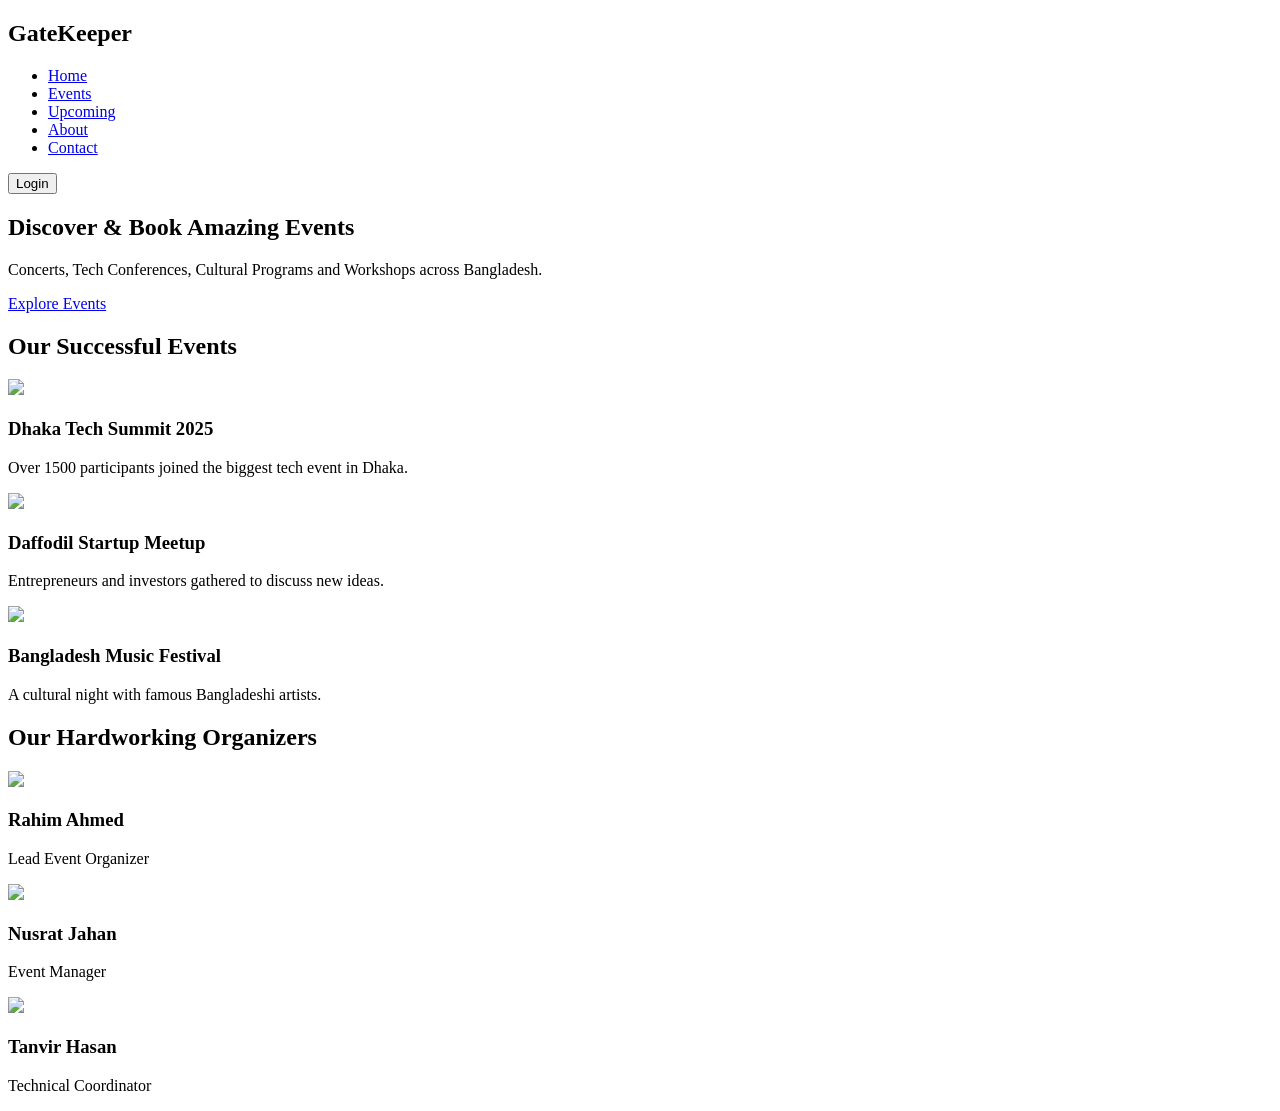
==== index.html @ 7924e0ab "update organizer" ====
<!DOCTYPE html>
<html lang="en">

<head>

<meta charset="UTF-8">
<meta name="viewport" content="width=device-width, initial-scale=1.0">

<title>EventHub Bangladesh</title>

<link rel="stylesheet" href="style.css">

<link href="https://fonts.googleapis.com/css2?family=Poppins:wght@300;400;600&display=swap" rel="stylesheet">

</head>

<body>

<!-- NAVBAR -->

<header>

<nav class="navbar">

<h2 class="logo">GateKeeper</a></h2>

<ul class="menu">

<li><a href="index.html">Home</a></li>
<li><a href="events.html">Events</a></li>
<li><a href="upcoming.html">Upcoming</a></li>
<li><a href="about.html">About</a></li>
<li><a href="contact.html">Contact</a></li>

</ul>

<button class="nav-btn" onclick="window.location.href='login.html'">Login</button>

</nav>

</header>

<!-- HERO -->

<section class="hero">

<div class="hero-content">

<h1>Discover & Book Amazing Events</h1>

<p>Concerts, Tech Conferences, Cultural Programs and Workshops across Bangladesh.</p>

<a href="events.html" class="hero-btn">Explore Events</a>

</div>

</section>
<!-- SUCCESSFUL EVENTS -->

<section class="success">

<h2>Our Successful Events</h2>

<div class="success-container">

<div class="success-card">

<img src="https://futurestartup.com/wp-content/uploads/2020/01/Dhaka-Tech-Summit.jpg">

<h3>Dhaka Tech Summit 2025</h3>

<p>Over 1500 participants joined the biggest tech event in Dhaka.</p>

</div>

<div class="success-card">

<img src="https://scontent.fzyl4-1.fna.fbcdn.net/v/t39.30808-6/491398965_1097246182436001_1647965010026909824_n.jpg?_nc_cat=108&ccb=1-7&_nc_sid=13d280&_nc_eui2=AeGRAqsMPxy1b5u-yZF0w9AOKYFxshZM-yopgXGyFkz7KnICKX0j84Kh0ZfT4AKKlBp9m6fxrZU0ih7I1zTBWPOx&_nc_ohc=YDSjcDnrGoQQ7kNvwFf-J9Q&_nc_oc=AdlBe1NRbLrV1M-AsEMwoMasXs6jvQ39Nh9AkPXlwT8-q1Pd-F-1gPx_9JZ3cwj-INQ&_nc_zt=23&_nc_ht=scontent.fzyl4-1.fna&_nc_gid=VT5dS1Yo0yJebuYRVkAvoA&_nc_ss=8&oh=00_Afy0erG_bxKpkTs0w4KP9SLYn8k6m8pQsVttq-RKGVsrsg&oe=69B5DE30">

<h3>Daffodil Startup Meetup</h3>

<p>Entrepreneurs and investors gathered to discuss new ideas.</p>

</div>

<div class="success-card">

<img src="https://www.arabnews.com/sites/default/files/pictures/April/694711/2025/whatsapp_image_2025-04-29_at_16.08.37.jpeg">

<h3>Bangladesh Music Festival</h3>

<p>A cultural night with famous Bangladeshi artists.</p>

</div>

</div>

</section>
<!-- ORGANIZERS -->

<section class="organizers">

<h2>Our Hardworking Organizers</h2>

<div class="organizer-container">

<div class="organizer-card">

<img src="https://randomuser.me/api/portraits/men/21.jpg">

<h3>Rahim Ahmed</h3>

<p>Lead Event Organizer</p>

</div>

<div class="organizer-card">

<img src="https://randomuser.me/api/portraits/women/44.jpg">

<h3>Nusrat Jahan</h3>

<p>Event Manager</p>

</div>

<div class="organizer-card">

<img src="https://randomuser.me/api/portraits/men/55.jpg">

<h3>Tanvir Hasan</h3>

<p>Technical Coordinator</p>

</div>

</div>

</section>






<script src="script.js"></script>

</body>

</html>
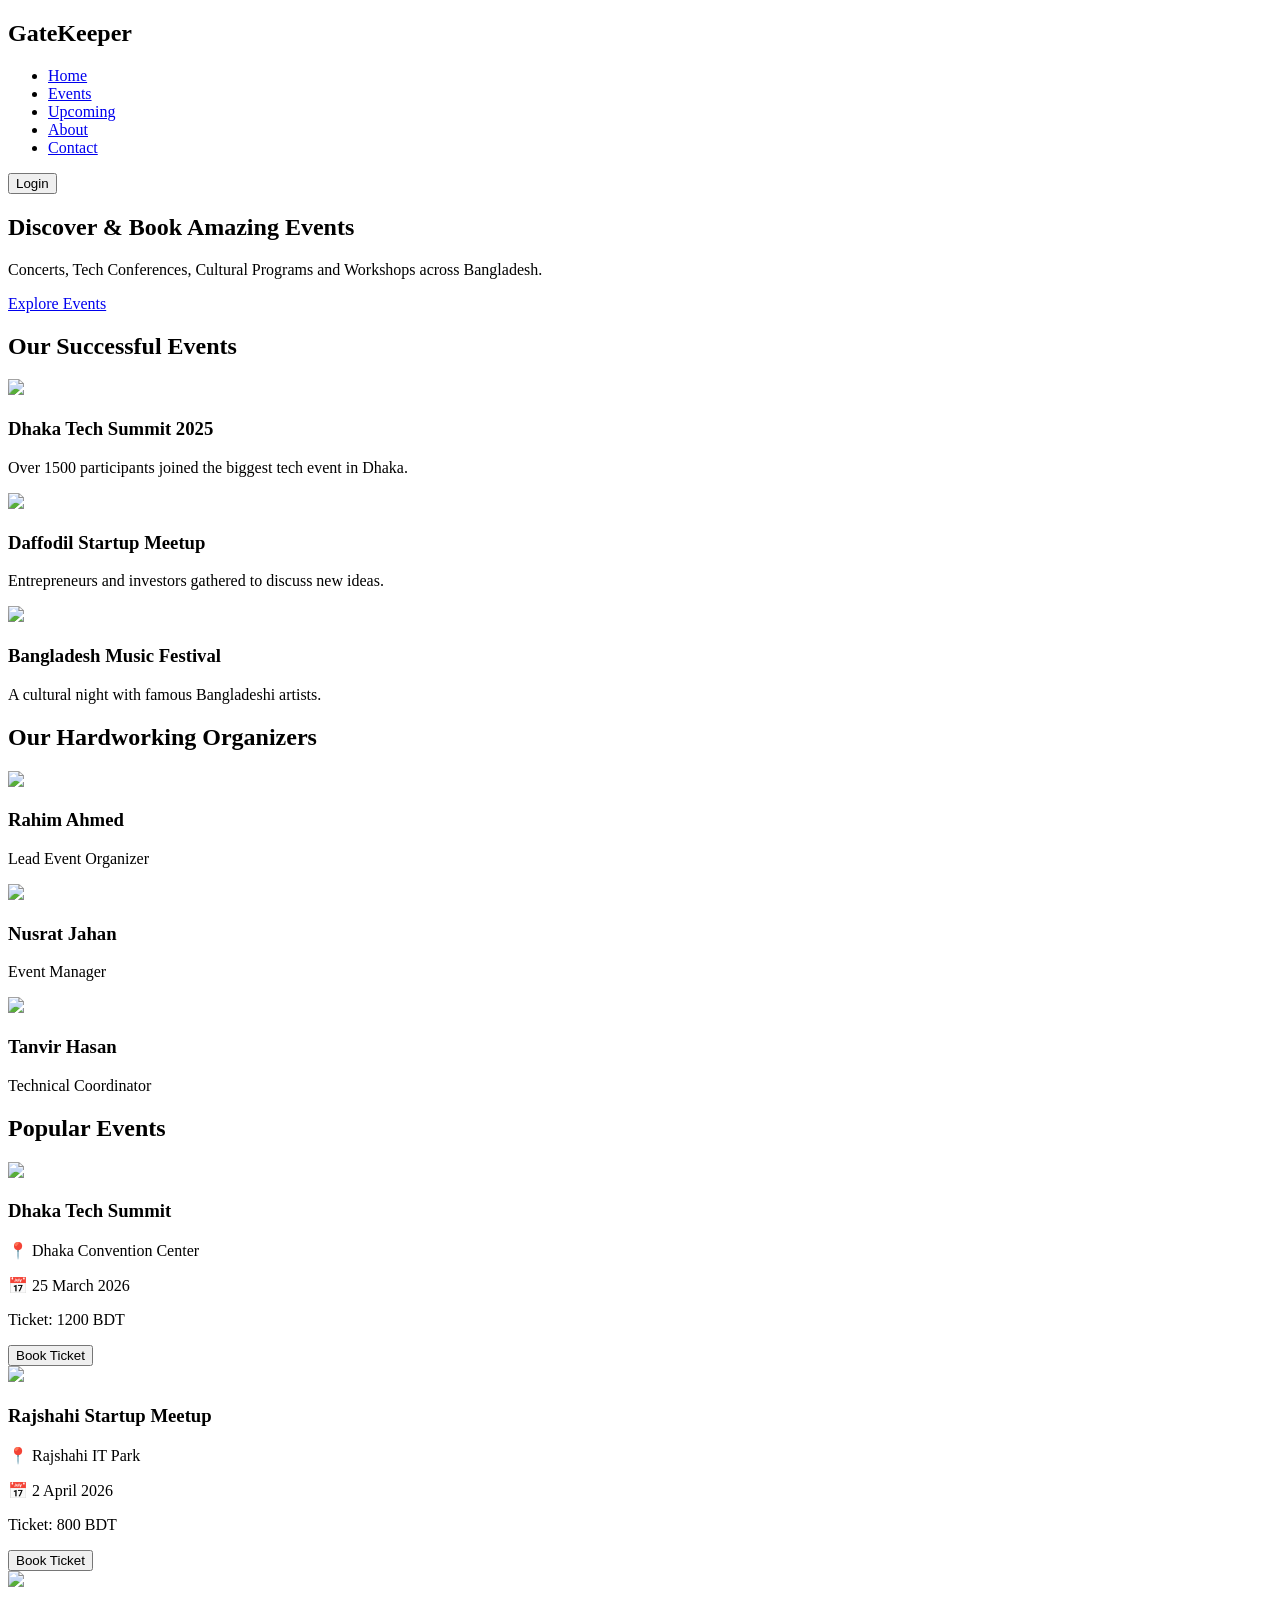
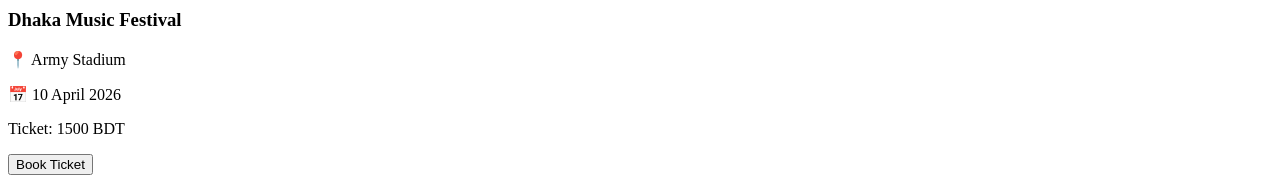
==== commit 64a24ca3: "update popular event" ====
--- a/index.html
+++ b/index.html
@@ -138,6 +138,81 @@
 
 </section>
 
+<!-- POPULAR EVENTS -->
+
+<section class="events">
+
+<h2>Popular Events</h2>
+
+<div class="event-container">
+
+<div class="card">
+
+<img src="https://picsum.photos/400/250?1">
+
+<h3>Dhaka Tech Summit</h3>
+
+<p>📍 Dhaka Convention Center</p>
+
+<p>📅 25 March 2026</p>
+
+<p class="price">Ticket: 1200 BDT</p>
+
+<form action="booking.html">
+
+<button class="book-btn">Book Ticket</button>
+
+</form>
+
+</div>
+
+
+<div class="card">
+
+<img src="https://picsum.photos/400/250?2">
+
+<h3>Rajshahi Startup Meetup</h3>
+
+<p>📍 Rajshahi IT Park</p>
+
+<p>📅 2 April 2026</p>
+
+<p class="price">Ticket: 800 BDT</p>
+
+<form action="booking.html">
+
+<button class="book-btn">Book Ticket</button>
+
+</form>
+
+</div>
+
+
+<div class="card">
+
+<img src="https://picsum.photos/400/250?3">
+
+<h3>Dhaka Music Festival</h3>
+
+<p>📍 Army Stadium</p>
+
+<p>📅 10 April 2026</p>
+
+<p class="price">Ticket: 1500 BDT</p>
+
+<form action="booking.html">
+
+<button class="book-btn">Book Ticket</button>
+
+</form>
+
+</div>
+
+</div>
+
+</section>
+
+
 
 
 
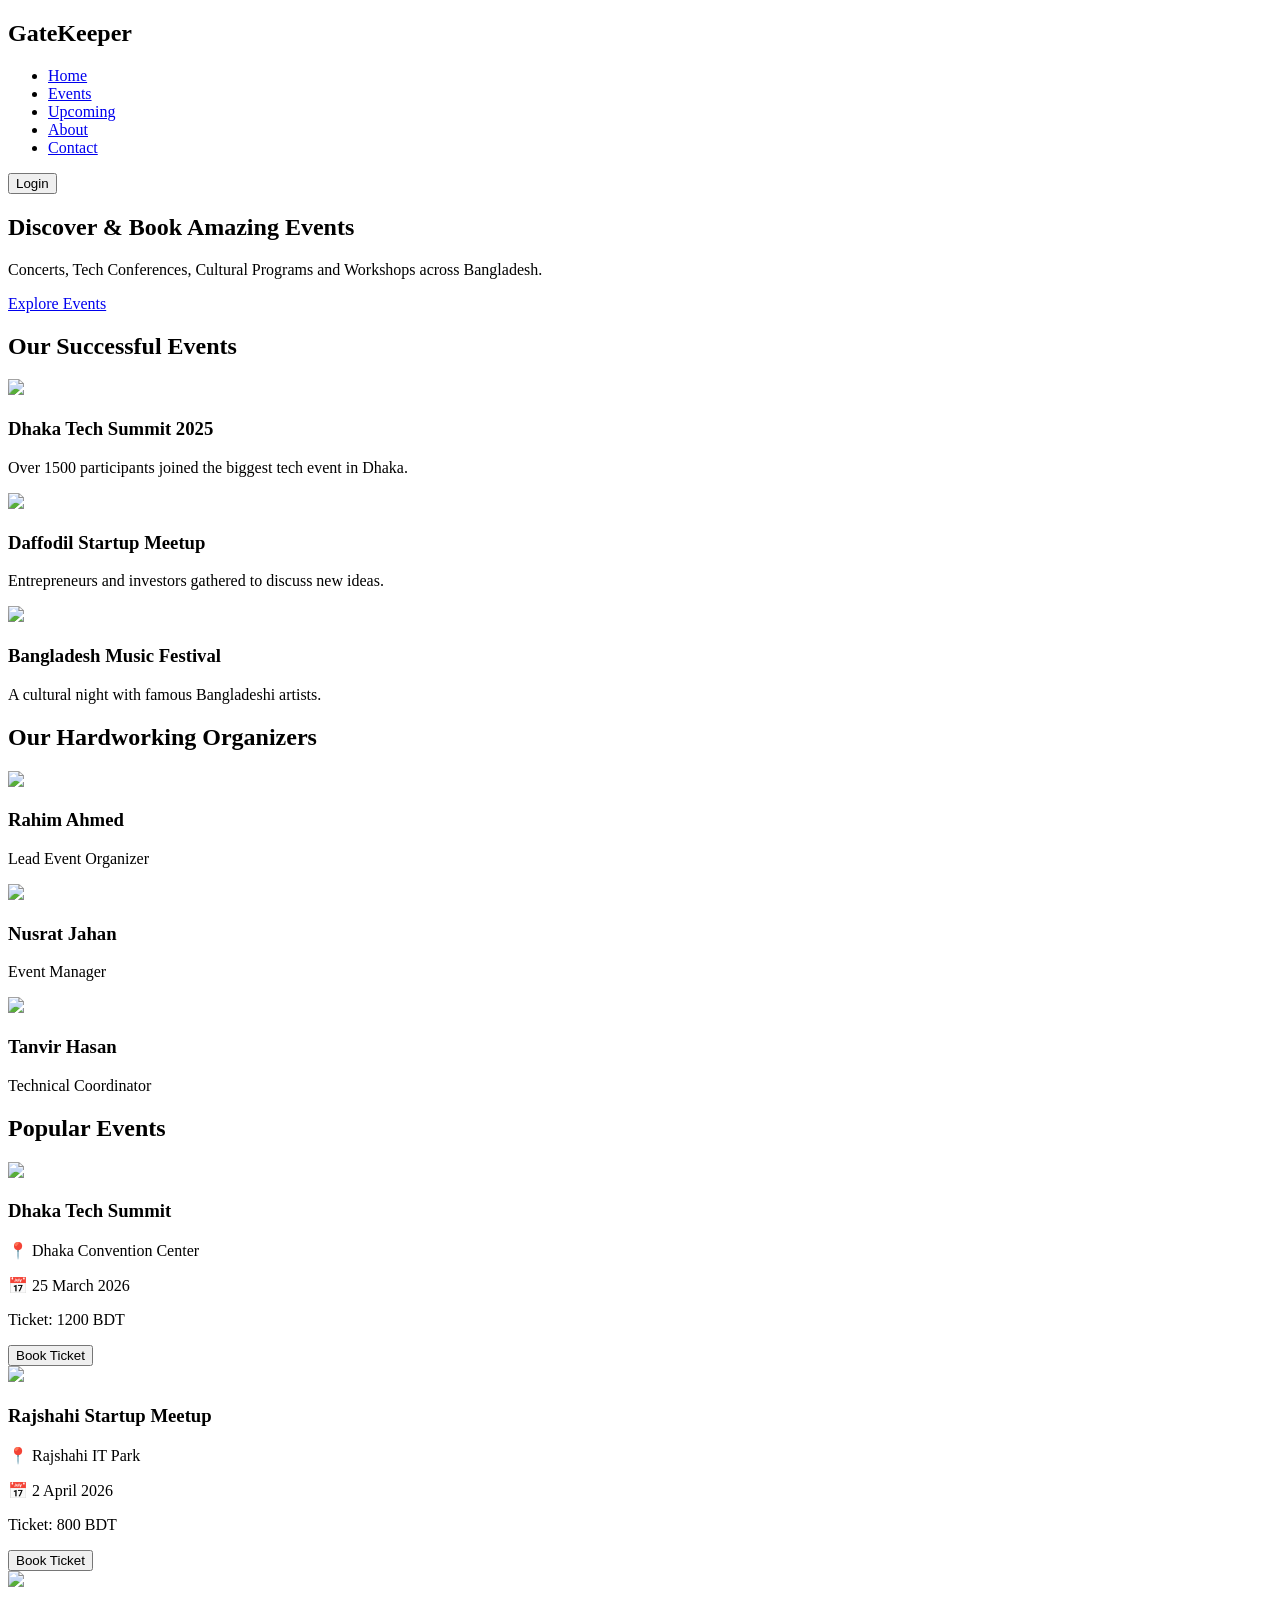
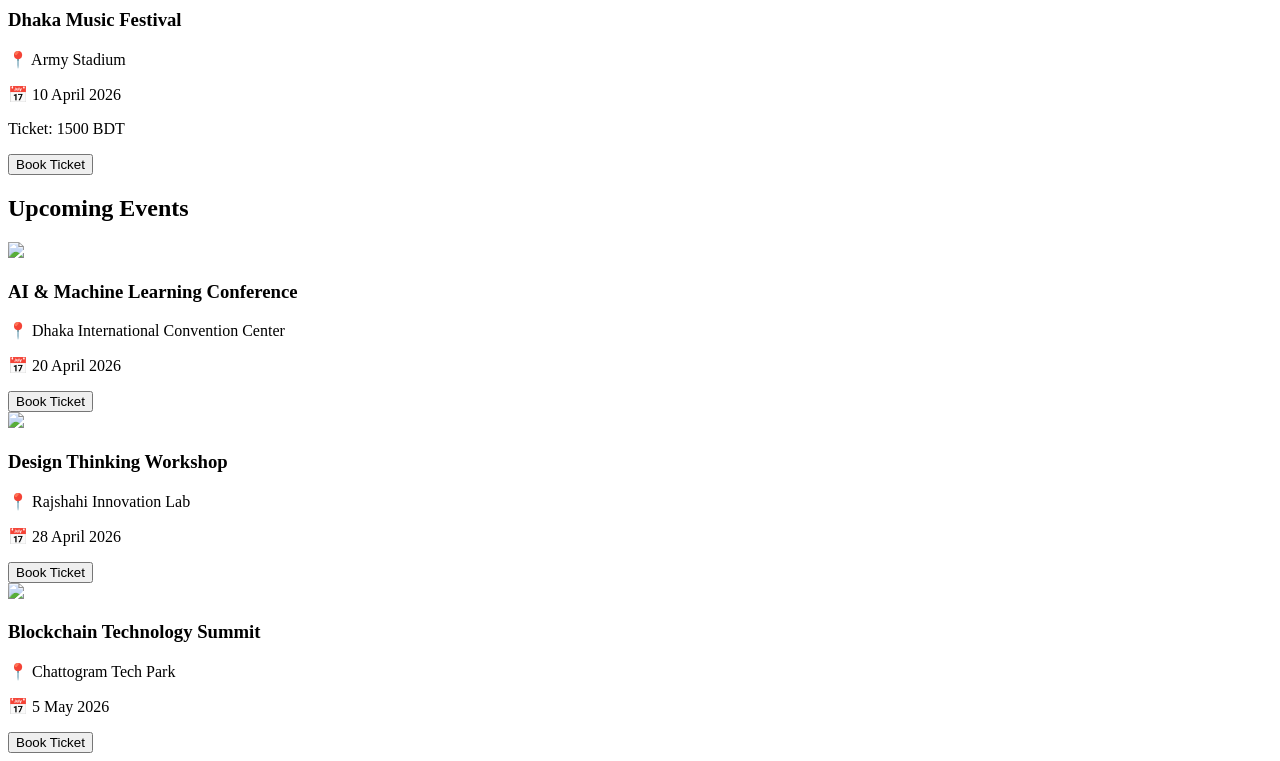
==== commit 68e19462: "update upcoming event" ====
--- a/index.html
+++ b/index.html
@@ -212,6 +212,71 @@
 
 </section>
 
+<!-- UPCOMING EVENTS -->
+
+<section class="upcoming">
+
+<h2>Upcoming Events</h2>
+
+<div class="upcoming-container">
+
+<div class="upcoming-card">
+
+<img src="https://picsum.photos/400/250?5">
+
+<h3>AI & Machine Learning Conference</h3>
+
+<p>📍 Dhaka International Convention Center</p>
+
+<p>📅 20 April 2026</p>
+
+<form action="booking.html">
+
+<button class="book-btn">Book Ticket</button>
+
+</form>
+</div>
+
+
+<div class="upcoming-card">
+
+<img src="https://picsum.photos/400/250?6">
+
+<h3>Design Thinking Workshop</h3>
+
+<p>📍 Rajshahi Innovation Lab</p>
+
+<p>📅 28 April 2026</p>
+
+<form action="booking.html">
+
+<button class="book-btn">Book Ticket</button>
+
+</form>
+
+</div>
+
+
+<div class="upcoming-card">
+
+<img src="https://picsum.photos/400/250?7">
+
+<h3>Blockchain Technology Summit</h3>
+
+<p>📍 Chattogram Tech Park</p>
+
+<p>📅 5 May 2026</p>
+
+<form action="booking.html">
+
+<button class="book-btn">Book Ticket</button>
+
+</form>
+</div>
+
+</div>
+
+</section>
 
 
 
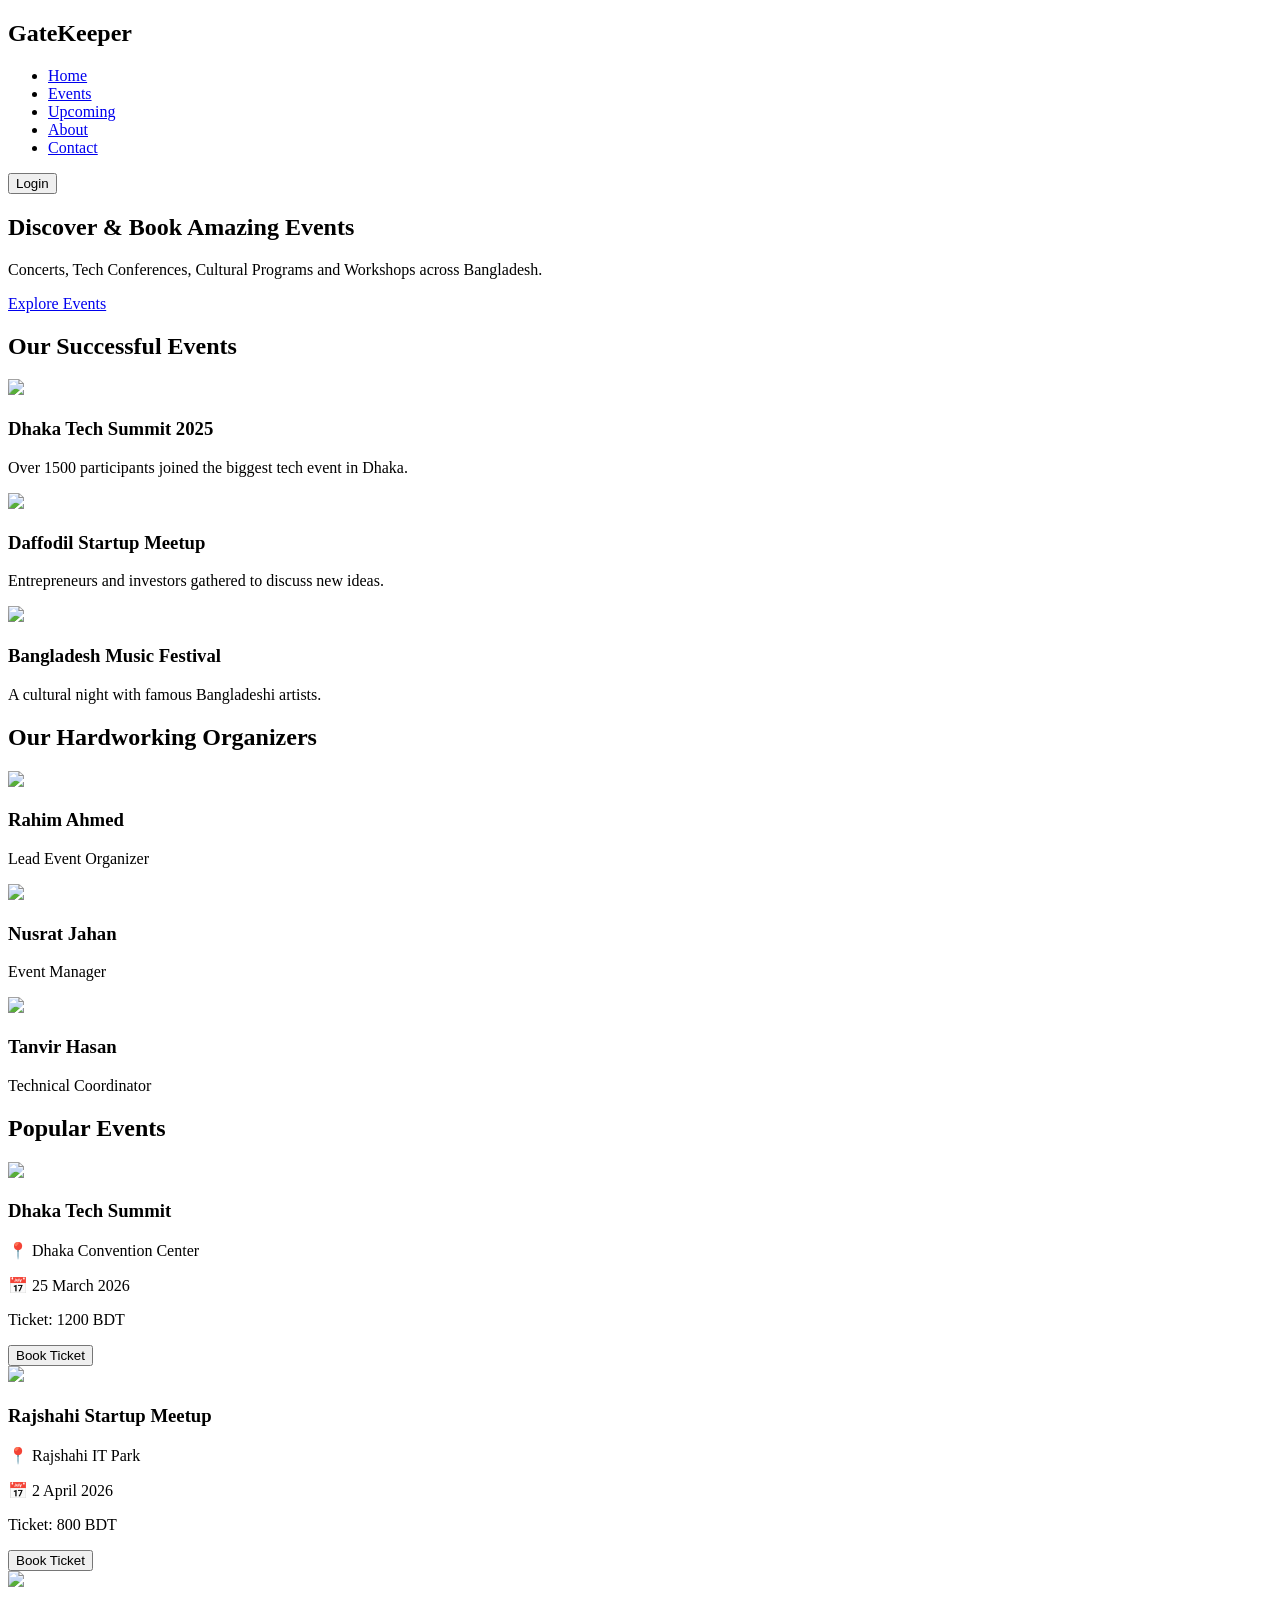
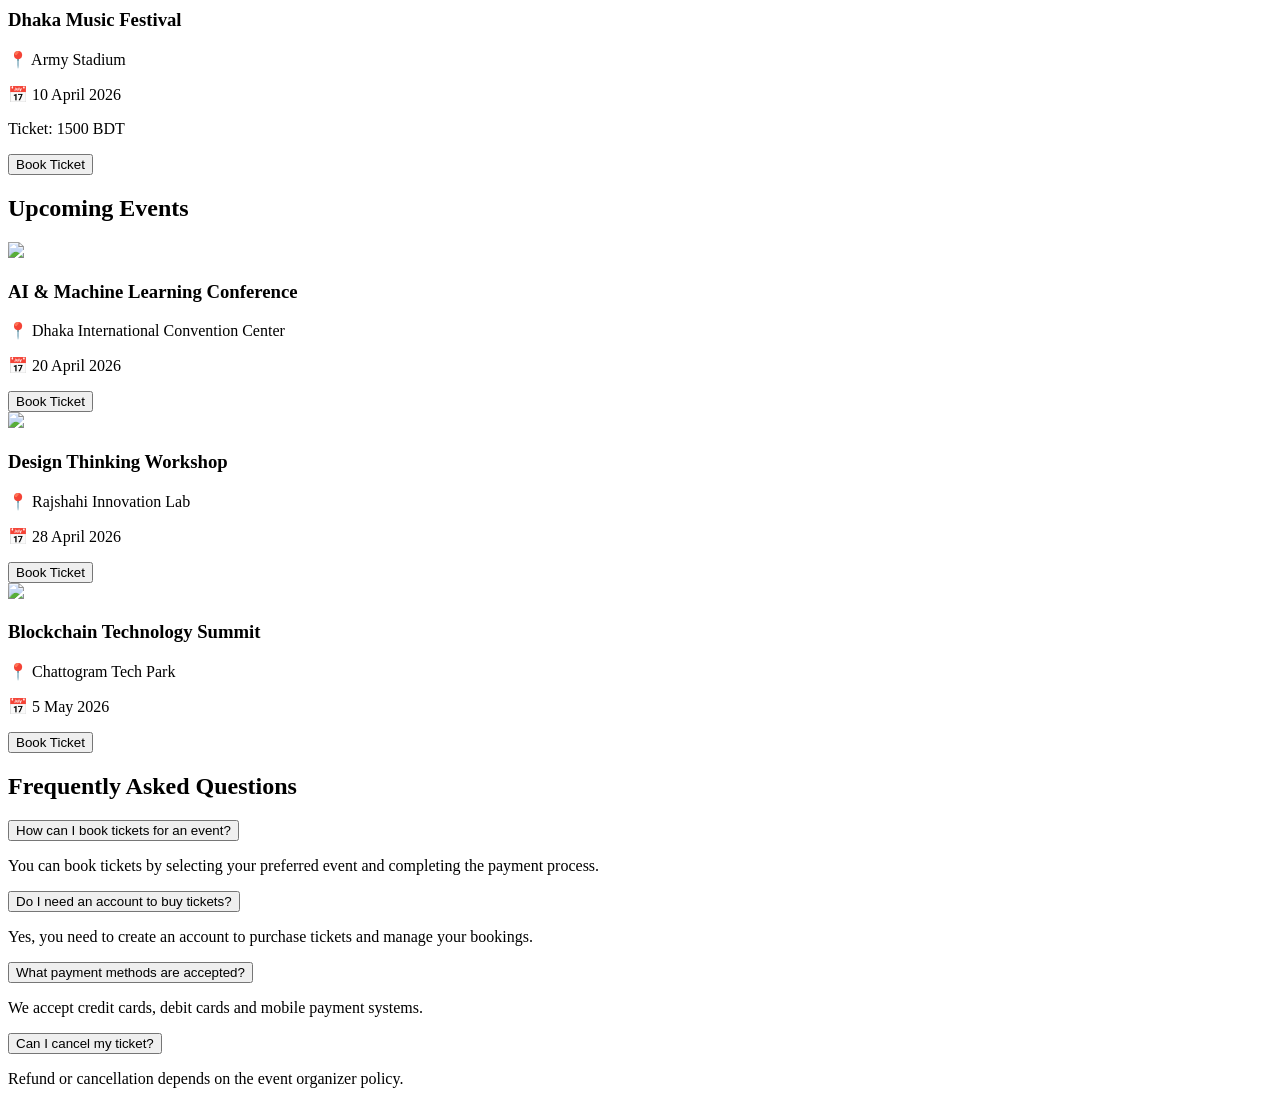
==== commit 12e9119d: "update faq section" ====
--- a/index.html
+++ b/index.html
@@ -277,6 +277,44 @@
 </div>
 
 </section>
+<!-- FAQ SECTION -->
+
+<section class="faq-section">
+<h2>Frequently Asked Questions</h2>
+
+<div class="faq">
+
+<div class="faq-item">
+<button class="faq-question">How can I book tickets for an event?</button>
+<div class="faq-answer">
+<p>You can book tickets by selecting your preferred event and completing the payment process.</p>
+</div>
+</div>
+
+<div class="faq-item">
+<button class="faq-question">Do I need an account to buy tickets?</button>
+<div class="faq-answer">
+<p>Yes, you need to create an account to purchase tickets and manage your bookings.</p>
+</div>
+</div>
+
+<div class="faq-item">
+<button class="faq-question">What payment methods are accepted?</button>
+<div class="faq-answer">
+<p>We accept credit cards, debit cards and mobile payment systems.</p>
+</div>
+</div>
+
+<div class="faq-item">
+<button class="faq-question">Can I cancel my ticket?</button>
+<div class="faq-answer">
+<p>Refund or cancellation depends on the event organizer policy.</p>
+</div>
+</div>
+
+</div>
+</section>
+
 
 
 
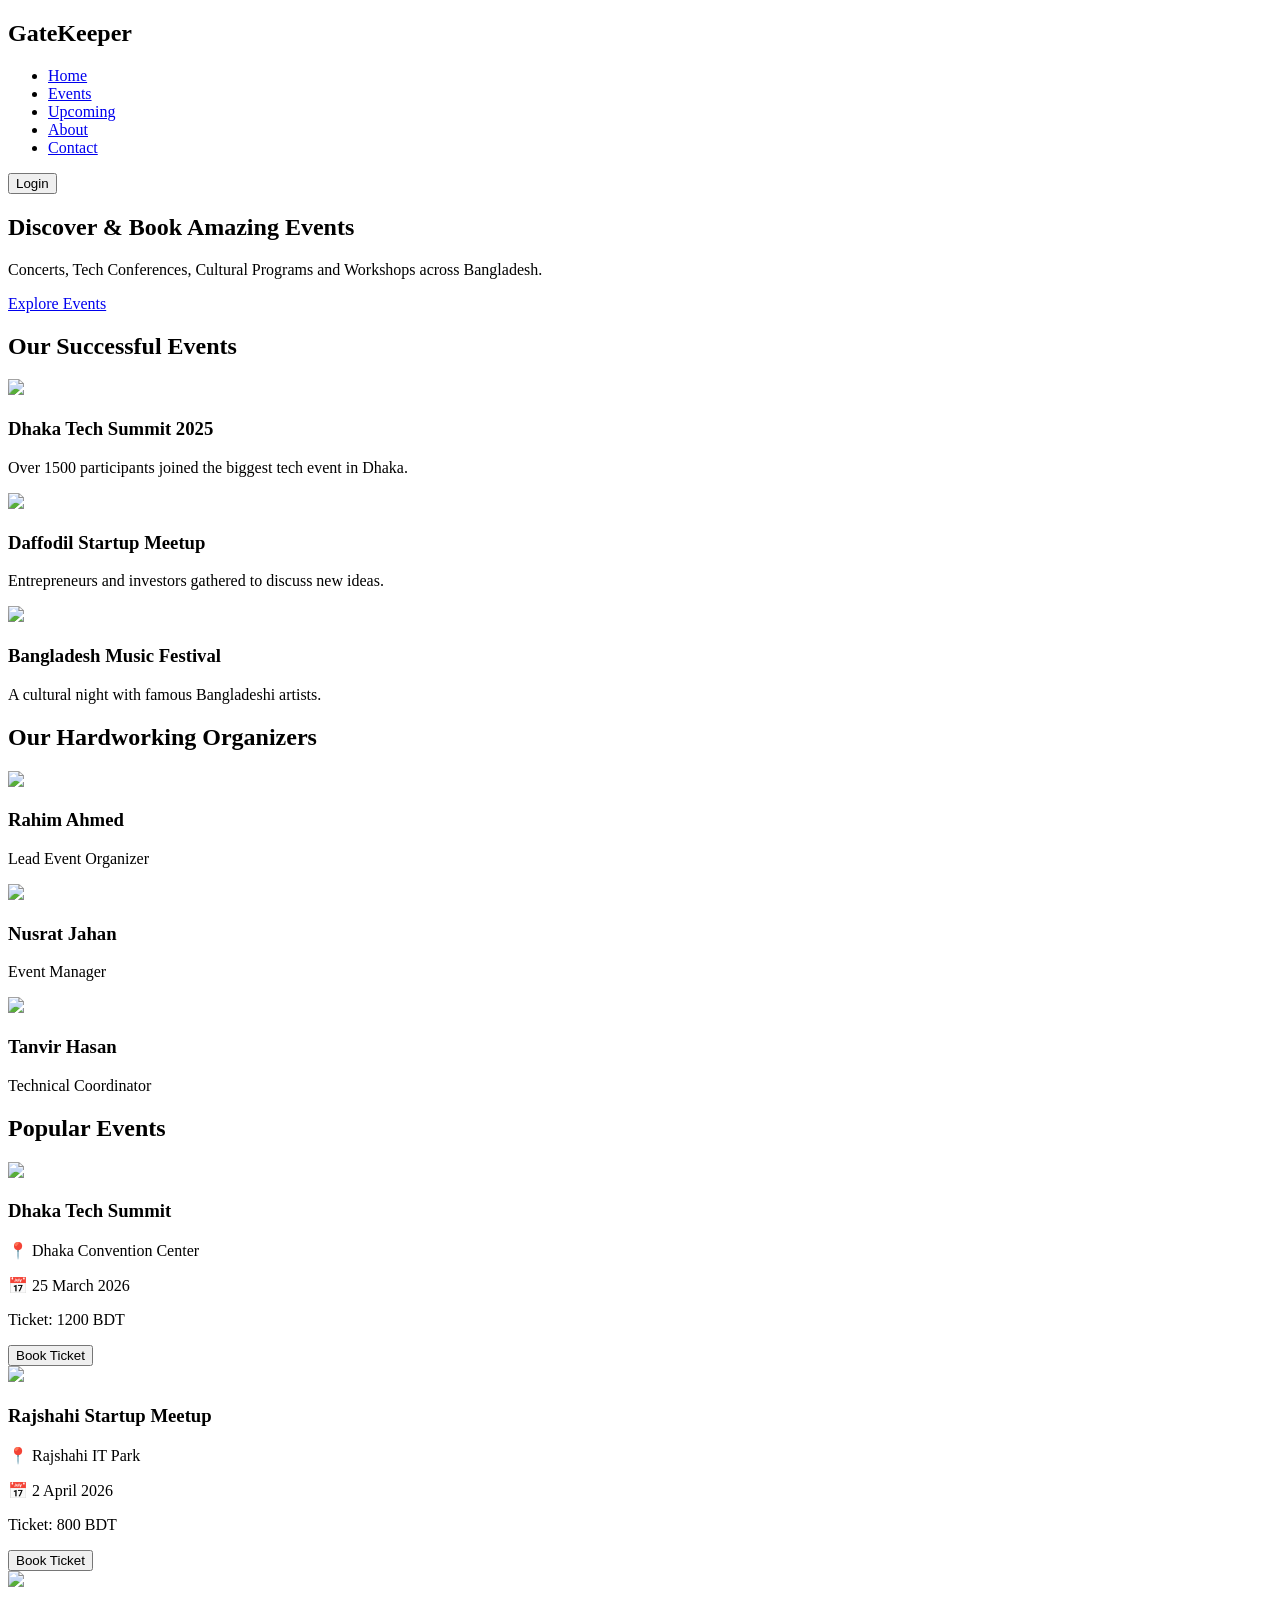
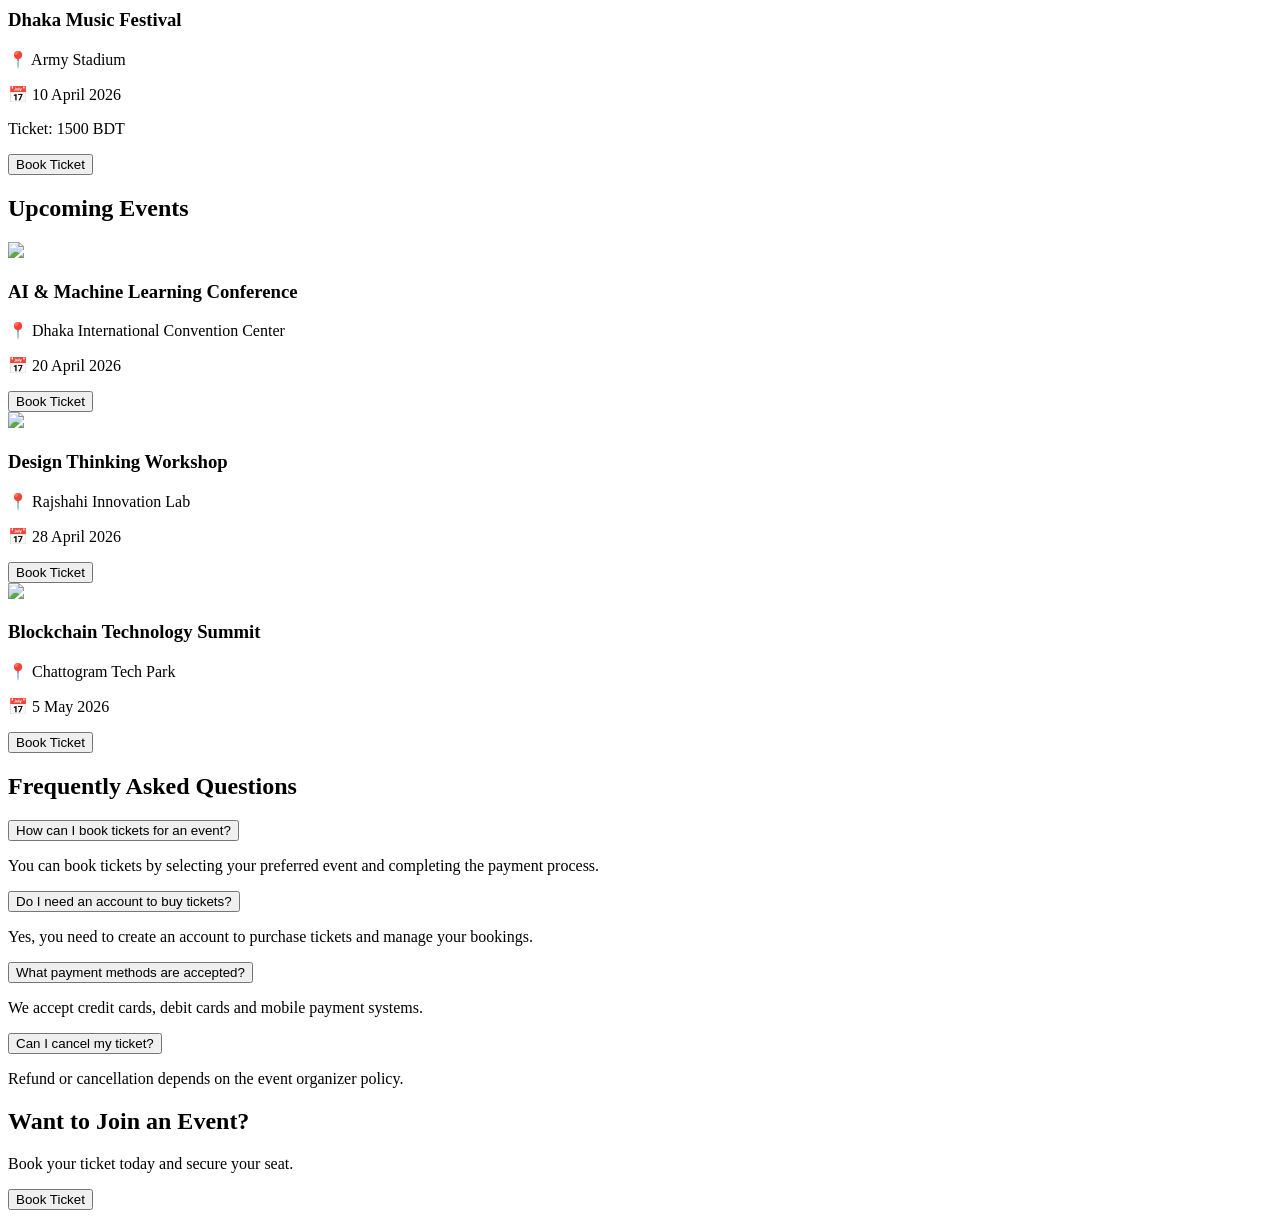
==== commit 47e4cdb3: "update cta" ====
--- a/index.html
+++ b/index.html
@@ -315,6 +315,22 @@
 </div>
 </section>
 
+<!-- CTA -->
+
+<section class="cta">
+
+<h2>Want to Join an Event?</h2>
+
+<p>Book your ticket today and secure your seat.</p>
+
+<form action="booking.html">
+
+<button class="book-cta">Book Ticket</button>
+
+</form>
+
+</section>
+
 
 
 
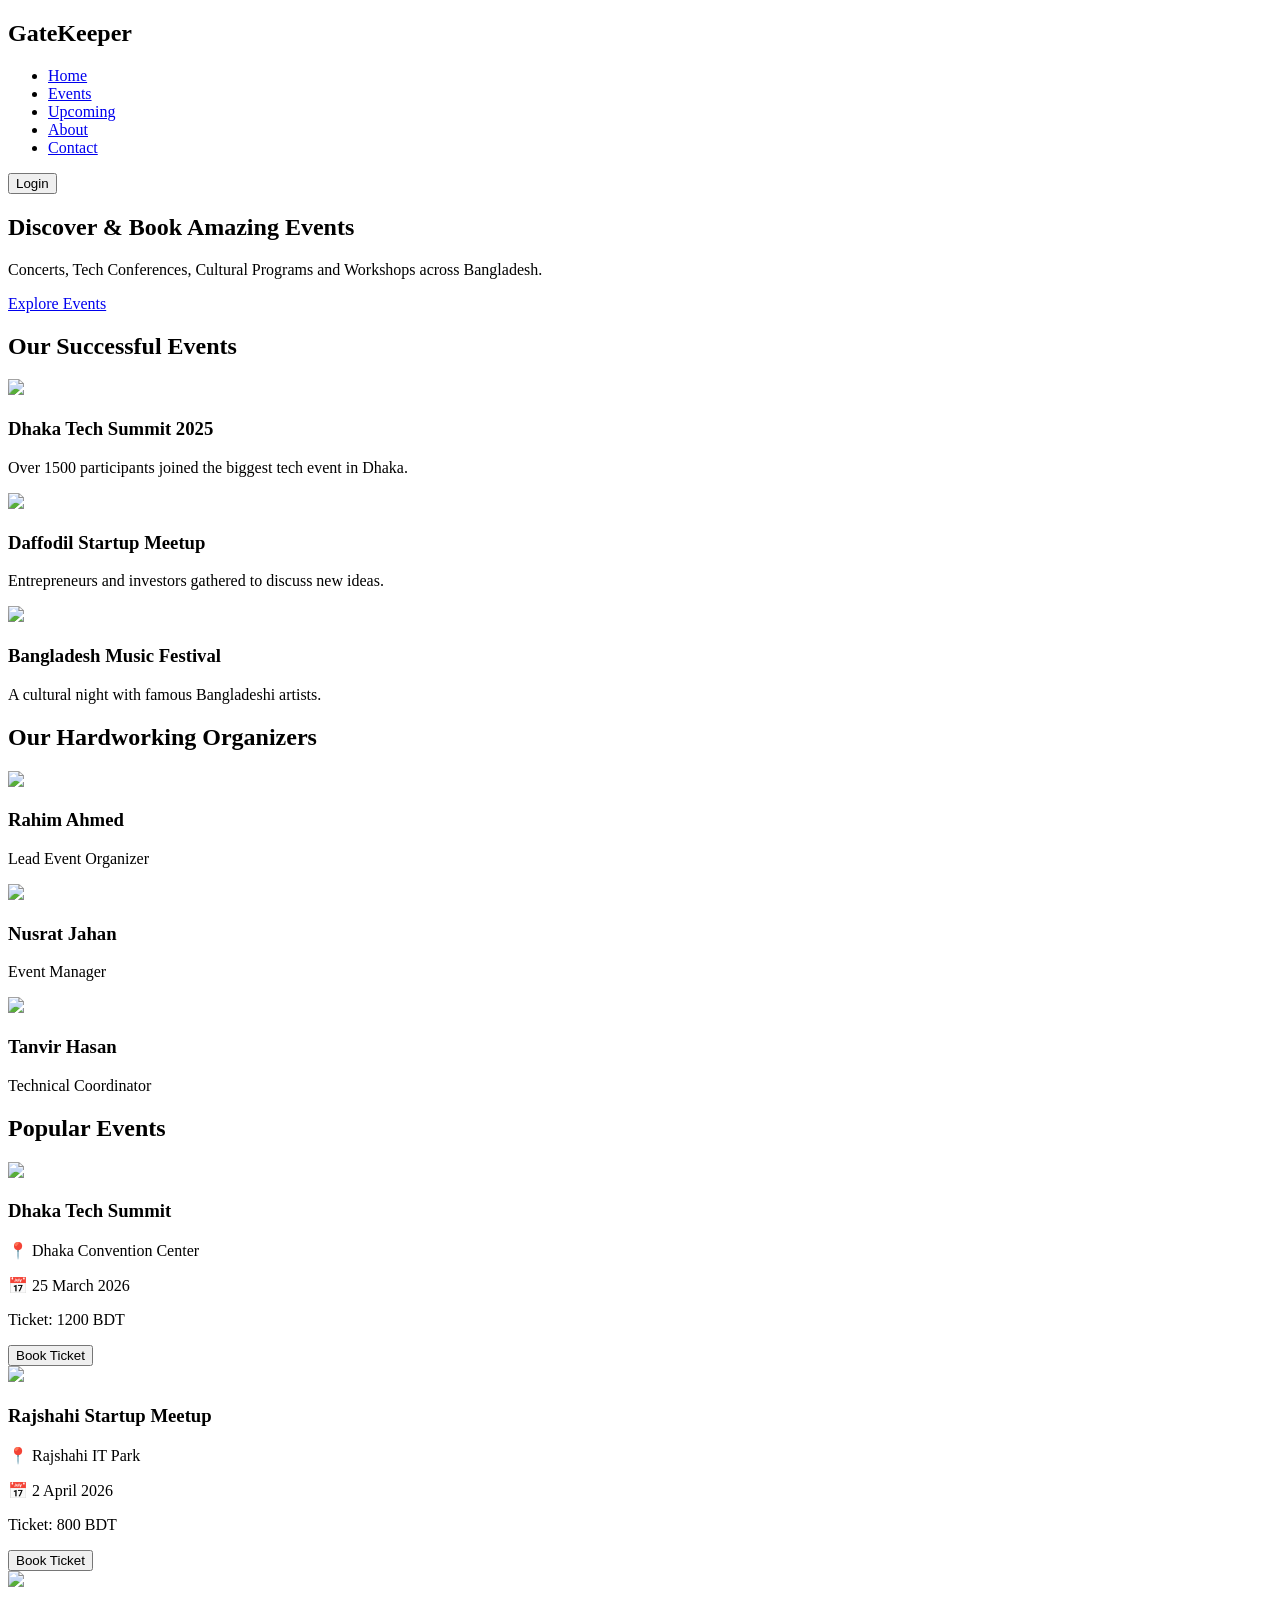
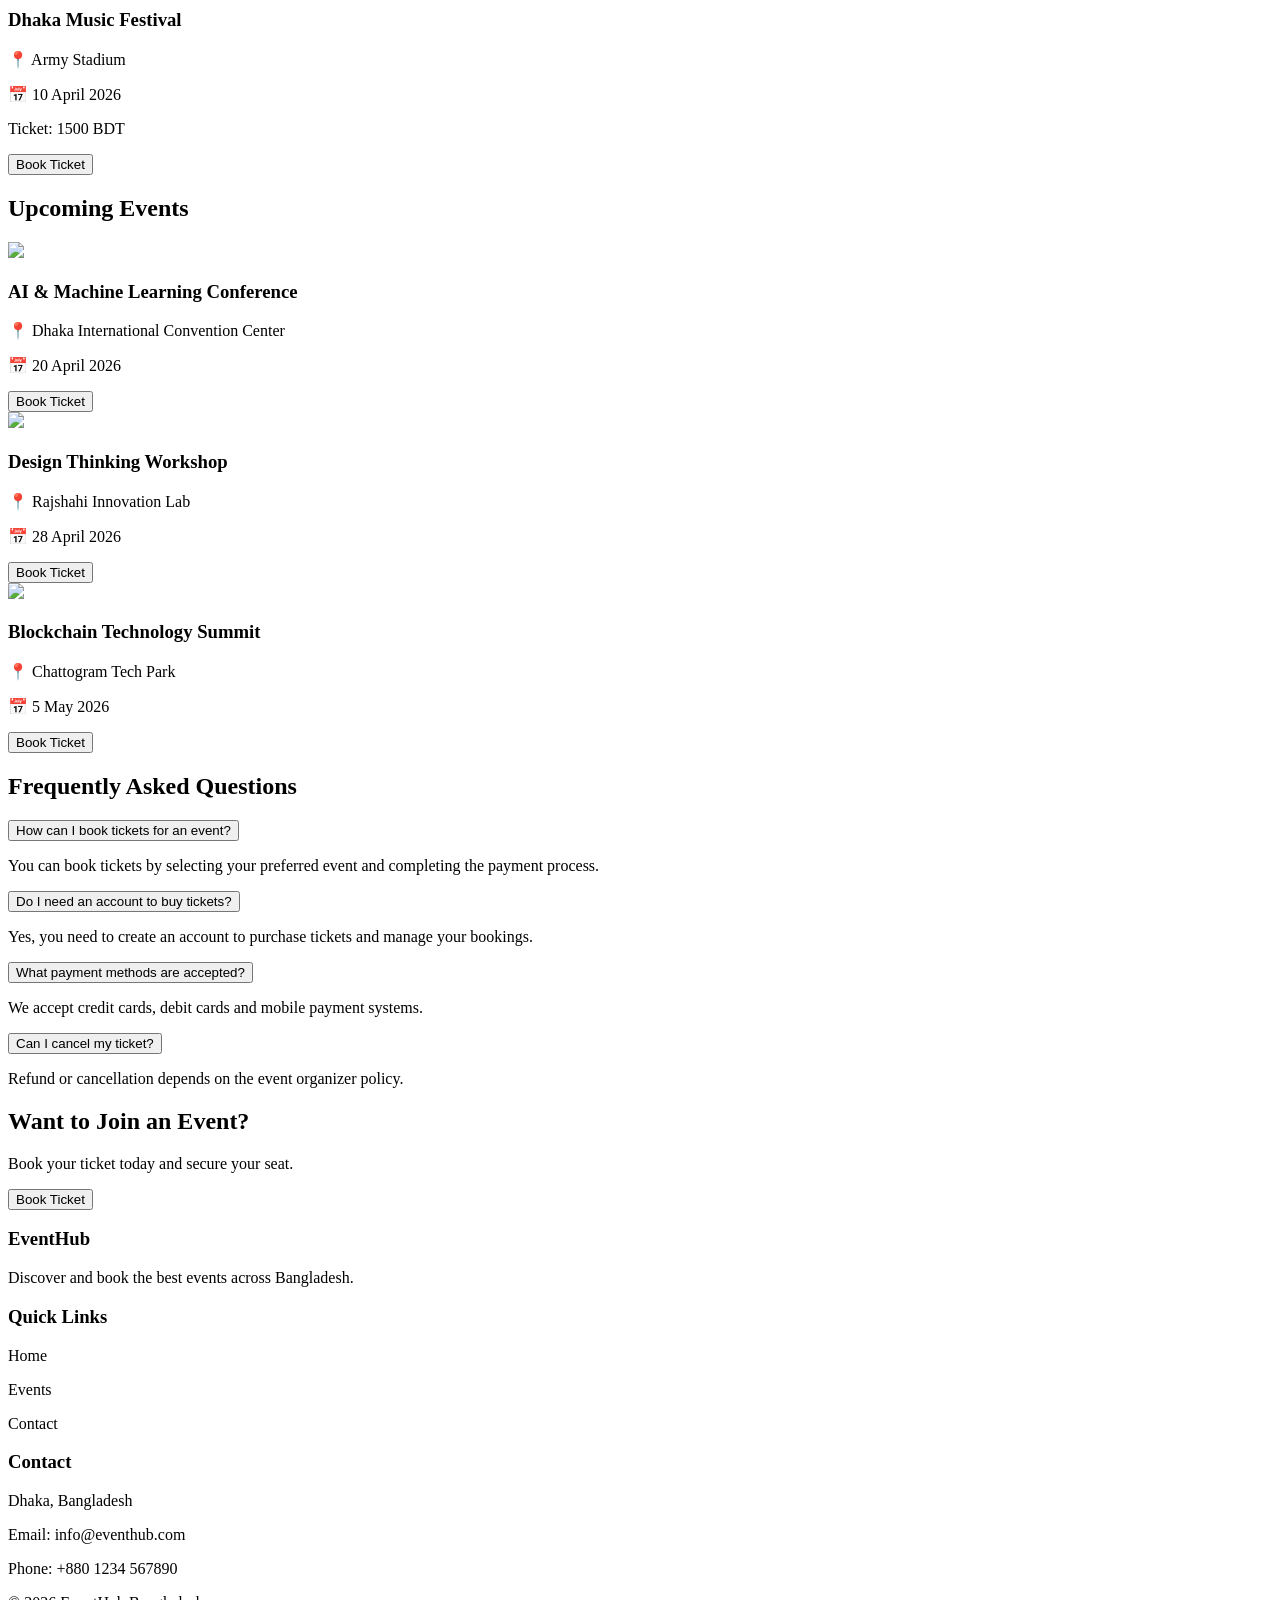
==== commit ee8c5682: "update footer" ====
--- a/index.html
+++ b/index.html
@@ -331,7 +331,45 @@
 
 </section>
 
-
+<!-- FOOTER -->
+
+<footer>
+
+<div class="footer-container">
+
+<div class="footer-col">
+
+<h3>EventHub</h3>
+
+<p>Discover and book the best events across Bangladesh.</p>
+
+</div>
+
+<div class="footer-col">
+
+<h3>Quick Links</h3>
+
+<p>Home</p>
+<p>Events</p>
+<p>Contact</p>
+
+</div>
+
+<div class="footer-col">
+
+<h3>Contact</h3>
+
+<p>Dhaka, Bangladesh</p>
+<p>Email: info@eventhub.com</p>
+<p>Phone: +880 1234 567890</p>
+
+</div>
+
+</div>
+
+<p class="copyright">© 2026 EventHub Bangladesh</p>
+
+</footer>
 
 
 
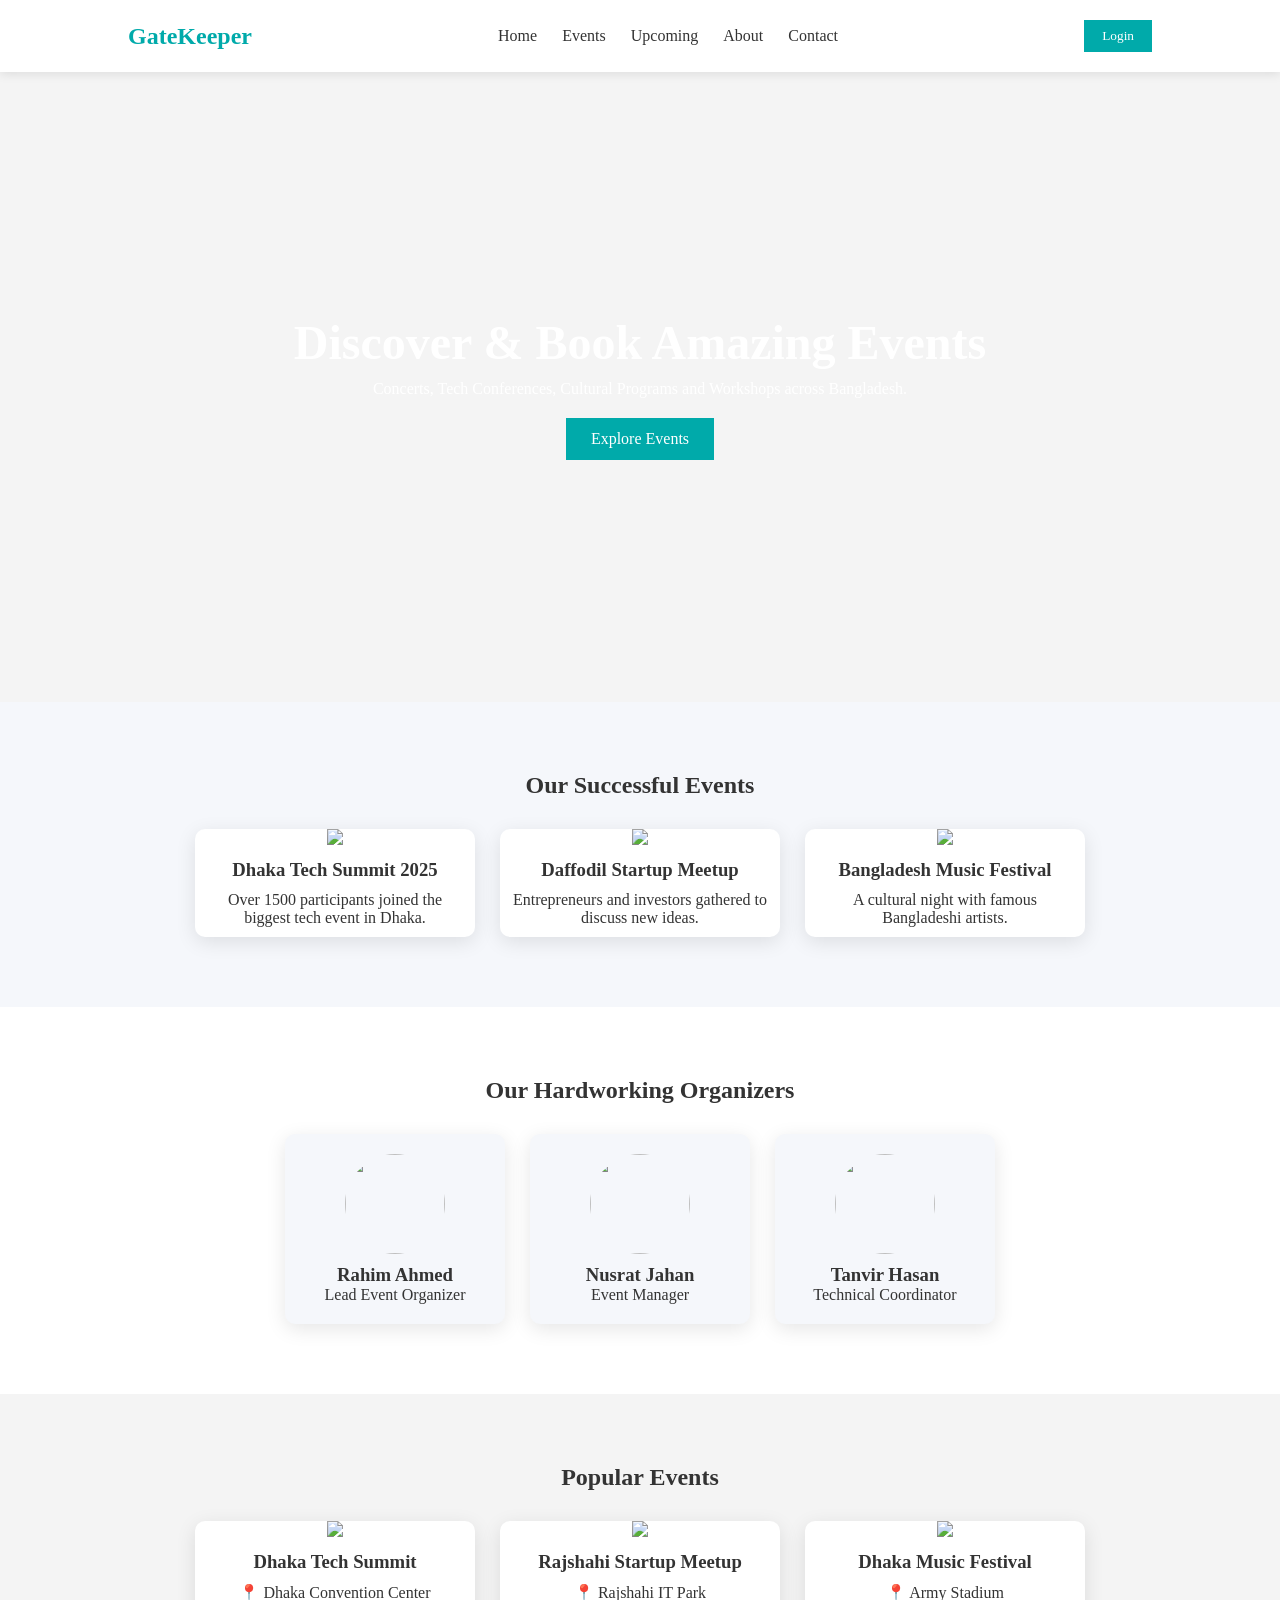
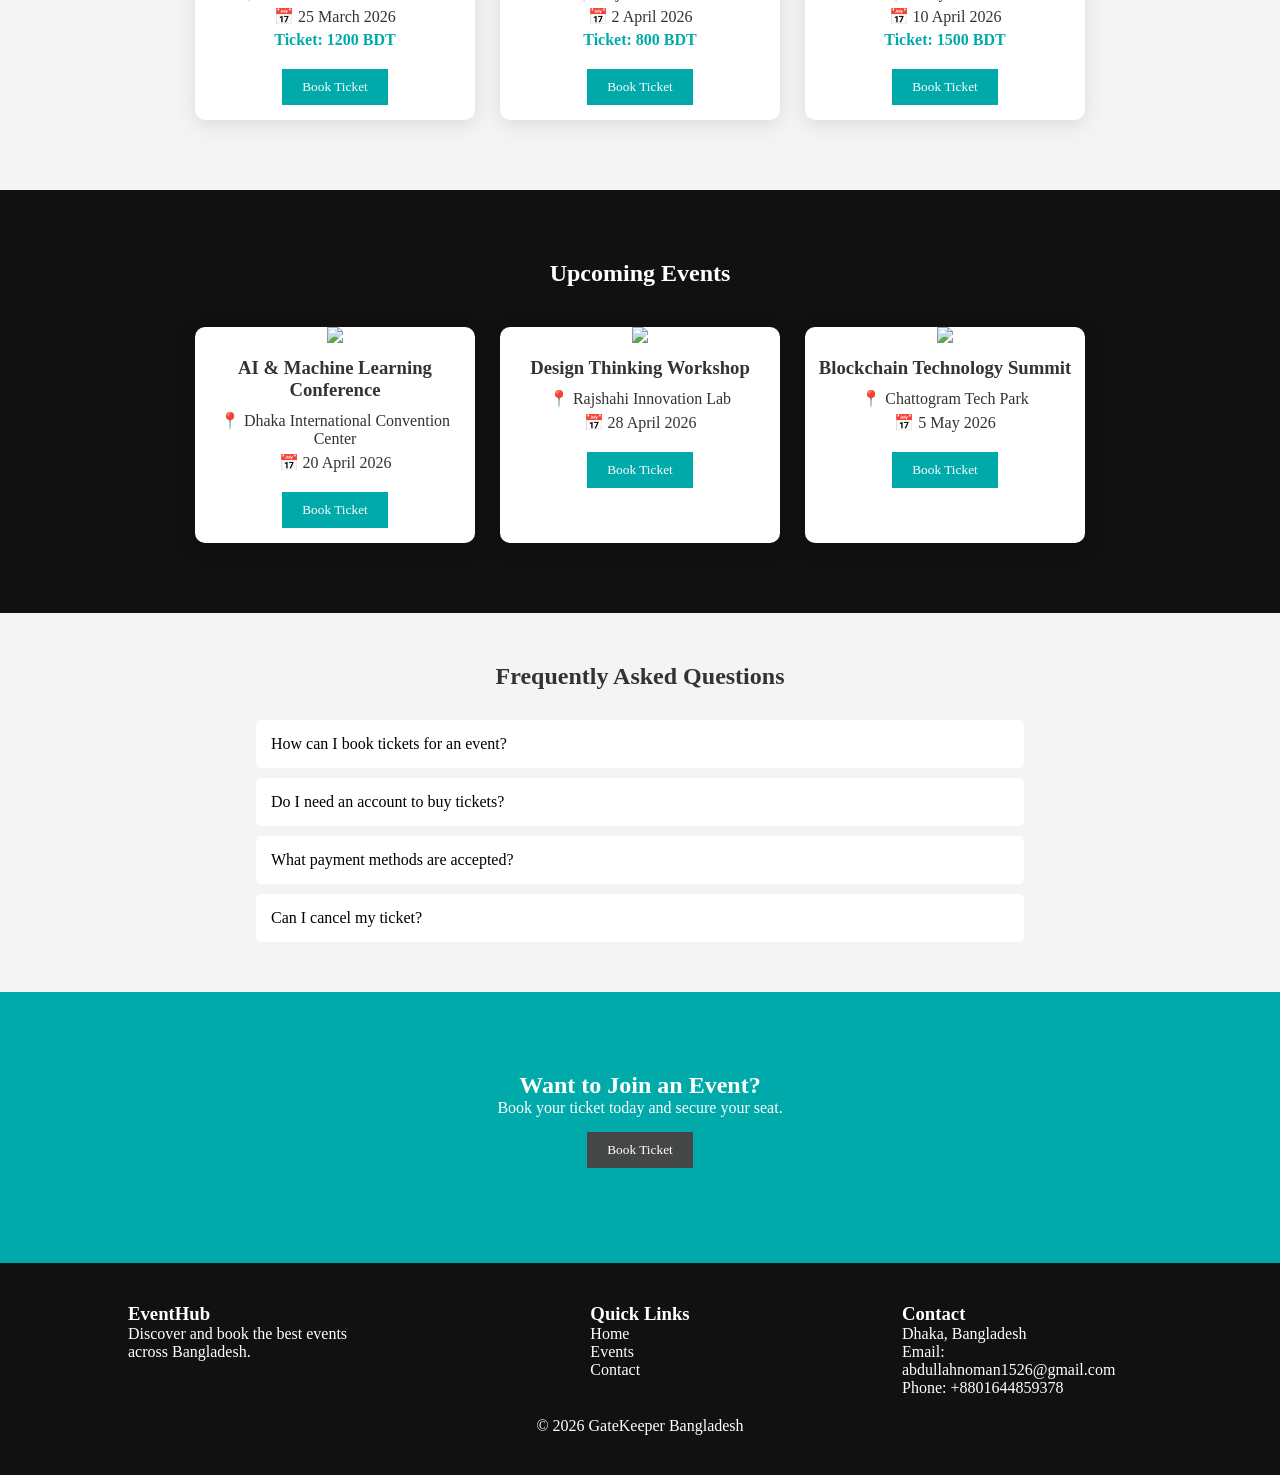
==== commit ed572b5a: "update all file" ====
--- a/index.html
+++ b/index.html
@@ -360,14 +360,14 @@
 <h3>Contact</h3>
 
 <p>Dhaka, Bangladesh</p>
-<p>Email: info@eventhub.com</p>
-<p>Phone: +880 1234 567890</p>
-
-</div>
-
-</div>
-
-<p class="copyright">© 2026 EventHub Bangladesh</p>
+<p>Email: abdullahnoman1526@gmail.com</p>
+<p>Phone: +8801644859378</p>
+
+</div>
+
+</div>
+
+<p class="copyright">© 2026 GateKeeper Bangladesh</p>
 
 </footer>
 
--- a/style.css
+++ b/style.css
@@ -0,0 +1,646 @@
+/* ===== GLOBAL STYLE (ALL PAGES) ===== */
+
+*{
+margin:0;
+padding:0;
+box-sizing:border-box;
+font-family:Poppins;
+}
+
+body{
+background:#f5f7fb;
+color:#333;
+}
+
+/* ===== NAVBAR (ALL PAGES) ===== */
+
+.navbar{
+display:flex;
+justify-content:space-between;
+align-items:center;
+padding:20px 10%;
+background:white;
+box-shadow:0 2px 10px rgba(0,0,0,0.1);
+}
+
+.logo{
+color:#0aa;
+}
+
+.menu{
+display:flex;
+gap:25px;
+list-style:none;
+}
+
+.menu a{
+text-decoration:none;
+color:#333;
+}
+
+.nav-btn{
+padding:8px 18px;
+background:#0aa;
+border:none;
+color:white;
+cursor:pointer;
+}
+
+/* ===== HERO SECTION (HOME PAGE) ===== */
+
+.hero{
+height:70vh;
+background:url("https://images.unsplash.com/photo-1653821355736-0c2598d0a63e?q=80&w=1170&auto=format&fit=crop&ixlib=rb-4.1.0") center/cover;
+display:flex;
+align-items:center;
+justify-content:center;
+text-align:center;
+color:white;
+}
+
+.hero h1{
+font-size:48px;
+margin-bottom:10px;
+}
+
+.hero-btn{
+display:inline-block;
+margin-top:20px;
+padding:12px 25px;
+background:#0aa;
+color:white;
+text-decoration:none;
+}
+
+/* ===== SUCCESSFUL EVENTS SECTION (HOME PAGE) ===== */
+
+.success{
+padding:70px 10%;
+text-align:center;
+background:#f5f7fb;
+}
+
+.success-container{
+display:flex;
+gap:25px;
+justify-content:center;
+flex-wrap:wrap;
+margin-top:30px;
+}
+
+.success-card{
+background:white;
+width:280px;
+border-radius:10px;
+box-shadow:0 5px 20px rgba(0,0,0,0.1);
+overflow:hidden;
+transition:0.3s;
+}
+
+.success-card:hover{
+transform:translateY(-8px);
+}
+
+.success-card img{
+width:100%;
+}
+
+.success-card h3{
+margin:10px;
+}
+
+.success-card p{
+margin:10px;
+}
+
+/* ===== ORGANIZERS SECTION (HOME PAGE) ===== */
+
+.organizers{
+padding:70px 10%;
+text-align:center;
+background:#ffffff;
+}
+
+.organizer-container{
+display:flex;
+justify-content:center;
+gap:25px;
+flex-wrap:wrap;
+margin-top:30px;
+}
+
+.organizer-card{
+background:#f5f7fb;
+width:220px;
+padding:20px;
+border-radius:10px;
+box-shadow:0 5px 20px rgba(0,0,0,0.1);
+}
+
+.organizer-card img{
+width:100px;
+height:100px;
+border-radius:50%;
+margin-bottom:10px;
+}
+
+/* ===== EVENTS SECTION (HOME PAGE + EVENTS PAGE) ===== */
+
+.events{
+padding:70px 10%;
+text-align:center;
+}
+
+.event-container{
+display:flex;
+gap:25px;
+justify-content:center;
+margin-top:30px;
+flex-wrap:wrap;
+}
+
+.card{
+background:white;
+width:280px;
+border-radius:10px;
+box-shadow:0 5px 20px rgba(0,0,0,0.1);
+overflow:hidden;
+}
+
+.card img{
+width:100%;
+}
+
+.card h3{
+margin:10px;
+}
+
+.card p{
+margin:5px 10px;
+}
+
+.price{
+color:#0aa;
+font-weight:600;
+}
+
+.book-btn{
+margin:15px;
+padding:10px 20px;
+background:#0aa;
+border:none;
+color:white;
+cursor:pointer;
+}
+
+.book-cta{
+margin:15px;
+padding:10px 20px;
+background:rgb(69, 71, 71);
+border:none;
+color:white;
+cursor:pointer;
+}
+
+/* ===== UPCOMING EVENTS SECTION (HOME PAGE) ===== */
+
+.upcoming{
+padding:70px 10%;
+background:#111;
+color:white;
+text-align:center;
+}
+
+.upcoming-container{
+display:flex;
+justify-content:center;
+gap:25px;
+margin-top:40px;
+flex-wrap:wrap;
+}
+
+.upcoming-card{
+background:white;
+color:#333;
+width:280px;
+border-radius:10px;
+overflow:hidden;
+box-shadow:0 5px 20px rgba(0,0,0,0.2);
+transition:0.3s;
+}
+
+.upcoming-card:hover{
+transform:translateY(-8px);
+}
+
+.upcoming-card img{
+width:100%;
+}
+
+.upcoming-card h3{
+margin:10px;
+}
+
+.upcoming-card p{
+margin:5px 10px;
+}
+
+/* ===== FAQ SECTION (HOME PAGE) ===== */
+
+body{
+font-family: Arial;
+background:#f4f4f4;
+margin:0;
+padding:0;
+}
+
+.faq-section{
+width:60%;
+margin:50px auto;
+}
+
+.faq-section h2{
+text-align:center;
+margin-bottom:30px;
+}
+
+.faq-item{
+margin-bottom:10px;
+border-radius:5px;
+overflow:hidden;
+}
+
+.faq-question{
+width:100%;
+padding:15px;
+border:none;
+background:#fff;
+cursor:pointer;
+font-size:16px;
+text-align:left;
+transition:0.3s;
+}
+
+.faq-question:hover{
+background:#ffd43b;
+}
+
+.faq-question.active{
+background:#ffd43b;
+}
+
+.faq-answer{
+display:none;
+background:#fff;
+padding:15px;
+border-top:1px solid #ddd;
+}
+
+/* ===== CTA SECTION (HOME PAGE) ===== */
+
+.cta{
+padding:80px 10%;
+text-align:center;
+background:#0aa;
+color:white;
+}
+
+.cta-btn{
+margin-top:20px;
+padding:12px 25px;
+border:none;
+background:white;
+color:#0aa;
+cursor:pointer;
+}
+
+/* ===== FOOTER (ALL PAGES) ===== */
+
+footer{
+background:#111;
+color:white;
+padding:40px 10%;
+}
+
+.footer-container{
+display:flex;
+justify-content:space-between;
+flex-wrap:wrap;
+}
+
+.footer-col{
+max-width:250px;
+}
+
+.copyright{
+text-align:center;
+margin-top:20px;
+}
+
+/* ===== EVENTS PAGE ===== */
+
+.events-page{
+padding:80px 10%;
+text-align:center;
+}
+
+.pagination{
+margin-top:40px;
+}
+
+.pagination a{
+padding:10px 15px;
+background:#eee;
+margin:5px;
+text-decoration:none;
+}
+
+.pagination .active{
+background:#0aa;
+color:white;
+}
+
+/* ===== BOOKING PAGE ===== */
+
+.booking-section{
+padding:80px 10%;
+text-align:center;
+}
+
+.booking-form{
+max-width:400px;
+margin:auto;
+display:flex;
+flex-direction:column;
+gap:15px;
+margin-top:30px;
+}
+
+.booking-form input,
+.booking-form select{
+padding:10px;
+border:1px solid #ccc;
+border-radius:5px;
+}
+
+.submit-btn{
+padding:12px;
+background:#0aa;
+color:white;
+border:none;
+cursor:pointer;
+}
+
+#successMsg{
+margin-top:10px;
+color:green;
+font-weight:bold;
+}
+
+/* ===== ABOUT PAGE ===== */
+
+.about-hero{
+height:50vh;
+background:url("https://images.unsplash.com/photo-1492684223066-81342ee5ff30") center/cover;
+display:flex;
+align-items:center;
+justify-content:center;
+text-align:center;
+color:white;
+}
+
+.about-hero h1{
+font-size:50px;
+}
+
+/* ===== ABOUT INFO SECTION ===== */
+
+.about-info{
+padding:80px 10%;
+}
+
+.about-container{
+display:flex;
+align-items:center;
+gap:40px;
+flex-wrap:wrap;
+}
+
+.about-text{
+flex:1;
+}
+
+.about-image img{
+width:100%;
+border-radius:10px;
+}
+
+/* ===== VIDEO SECTION (ABOUT PAGE) ===== */
+
+.about-video{
+background:#f5f7fb;
+padding:80px 10%;
+text-align:center;
+}
+
+.video-container{
+margin-top:30px;
+display:flex;
+justify-content:center;
+}
+
+/* ===== TEAM SECTION (ABOUT PAGE) ===== */
+
+.team{
+padding:80px 10%;
+text-align:center;
+}
+
+.team-container{
+display:flex;
+justify-content:center;
+gap:25px;
+flex-wrap:wrap;
+margin-top:30px;
+}
+
+.team-card{
+background:white;
+padding:20px;
+border-radius:10px;
+box-shadow:0 5px 20px rgba(0,0,0,0.1);
+width:220px;
+}
+
+.team-card img{
+width:100px;
+height:100px;
+border-radius:50%;
+margin-bottom:10px;
+}
+
+/* ===== CONTACT PAGE ===== */
+
+.contact-hero{
+height:40vh;
+background:url("https://images.unsplash.com/photo-1511578314322-379afb476865") center/cover;
+display:flex;
+flex-direction:column;
+align-items:center;
+justify-content:center;
+color:white;
+text-align:center;
+}
+
+.contact-hero h1{
+font-size:45px;
+}
+
+/* ===== CONTACT FORM SECTION ===== */
+
+.contact-section{
+padding:80px 10%;
+}
+
+.contact-container{
+display:flex;
+gap:40px;
+flex-wrap:wrap;
+}
+
+.contact-form{
+flex:1;
+}
+
+.contact-form form{
+display:flex;
+flex-direction:column;
+gap:15px;
+margin-top:20px;
+}
+
+.contact-form input,
+.contact-form textarea{
+padding:10px;
+border:1px solid #ccc;
+border-radius:5px;
+}
+
+.contact-info{
+flex:1;
+background:#f5f7fb;
+padding:20px;
+border-radius:10px;
+}
+
+/* ===== GOOGLE MAP SECTION ===== */
+
+.map-section{
+padding:80px 10%;
+text-align:center;
+}
+
+.map-container iframe{
+width:100%;
+height:400px;
+border-radius:10px;
+}
+
+/* ===== PAYMENT SECTION (BOOKING PAGE) ===== */
+
+.payment-section{
+margin-top:25px;
+}
+
+.payment-methods{
+display:flex;
+gap:15px;
+margin-top:15px;
+flex-wrap:wrap;
+}
+
+.payment-card{
+border:2px solid #ddd;
+border-radius:10px;
+padding:15px;
+width:120px;
+text-align:center;
+cursor:pointer;
+transition:0.3s;
+background:white;
+}
+
+.payment-card img{
+width:50px;
+margin-bottom:5px;
+}
+
+.payment-card input{
+display:none;
+}
+
+.payment-card:hover{
+border-color:#0aa;
+transform:translateY(-3px);
+}
+
+.payment-card input:checked + img{
+outline:3px solid #0aa;
+border-radius:5px;
+}
+
+/* ===== LOGIN PAGE ===== */
+
+.login-section{
+height:70vh;
+display:flex;
+align-items:center;
+justify-content:center;
+background:#f5f7fb;
+}
+
+.login-card{
+background:white;
+padding:40px;
+width:350px;
+border-radius:10px;
+box-shadow:0 5px 20px rgba(0,0,0,0.1);
+text-align:center;
+}
+
+.login-card h2{
+margin-bottom:20px;
+}
+
+.login-card input{
+width:100%;
+padding:10px;
+margin:10px 0;
+border:1px solid #ccc;
+border-radius:5px;
+}
+
+.login-btn{
+width:100%;
+padding:12px;
+background:#0aa;
+color:white;
+border:none;
+cursor:pointer;
+margin-top:10px;
+}
+
+.register-text{
+margin-top:15px;
+}
+
+.register-text a{
+color:#0aa;
+text-decoration:none;
+}
+
+#loginSuccess{
+margin-top:10px;
+color:green;
+font-weight:bold;
+}
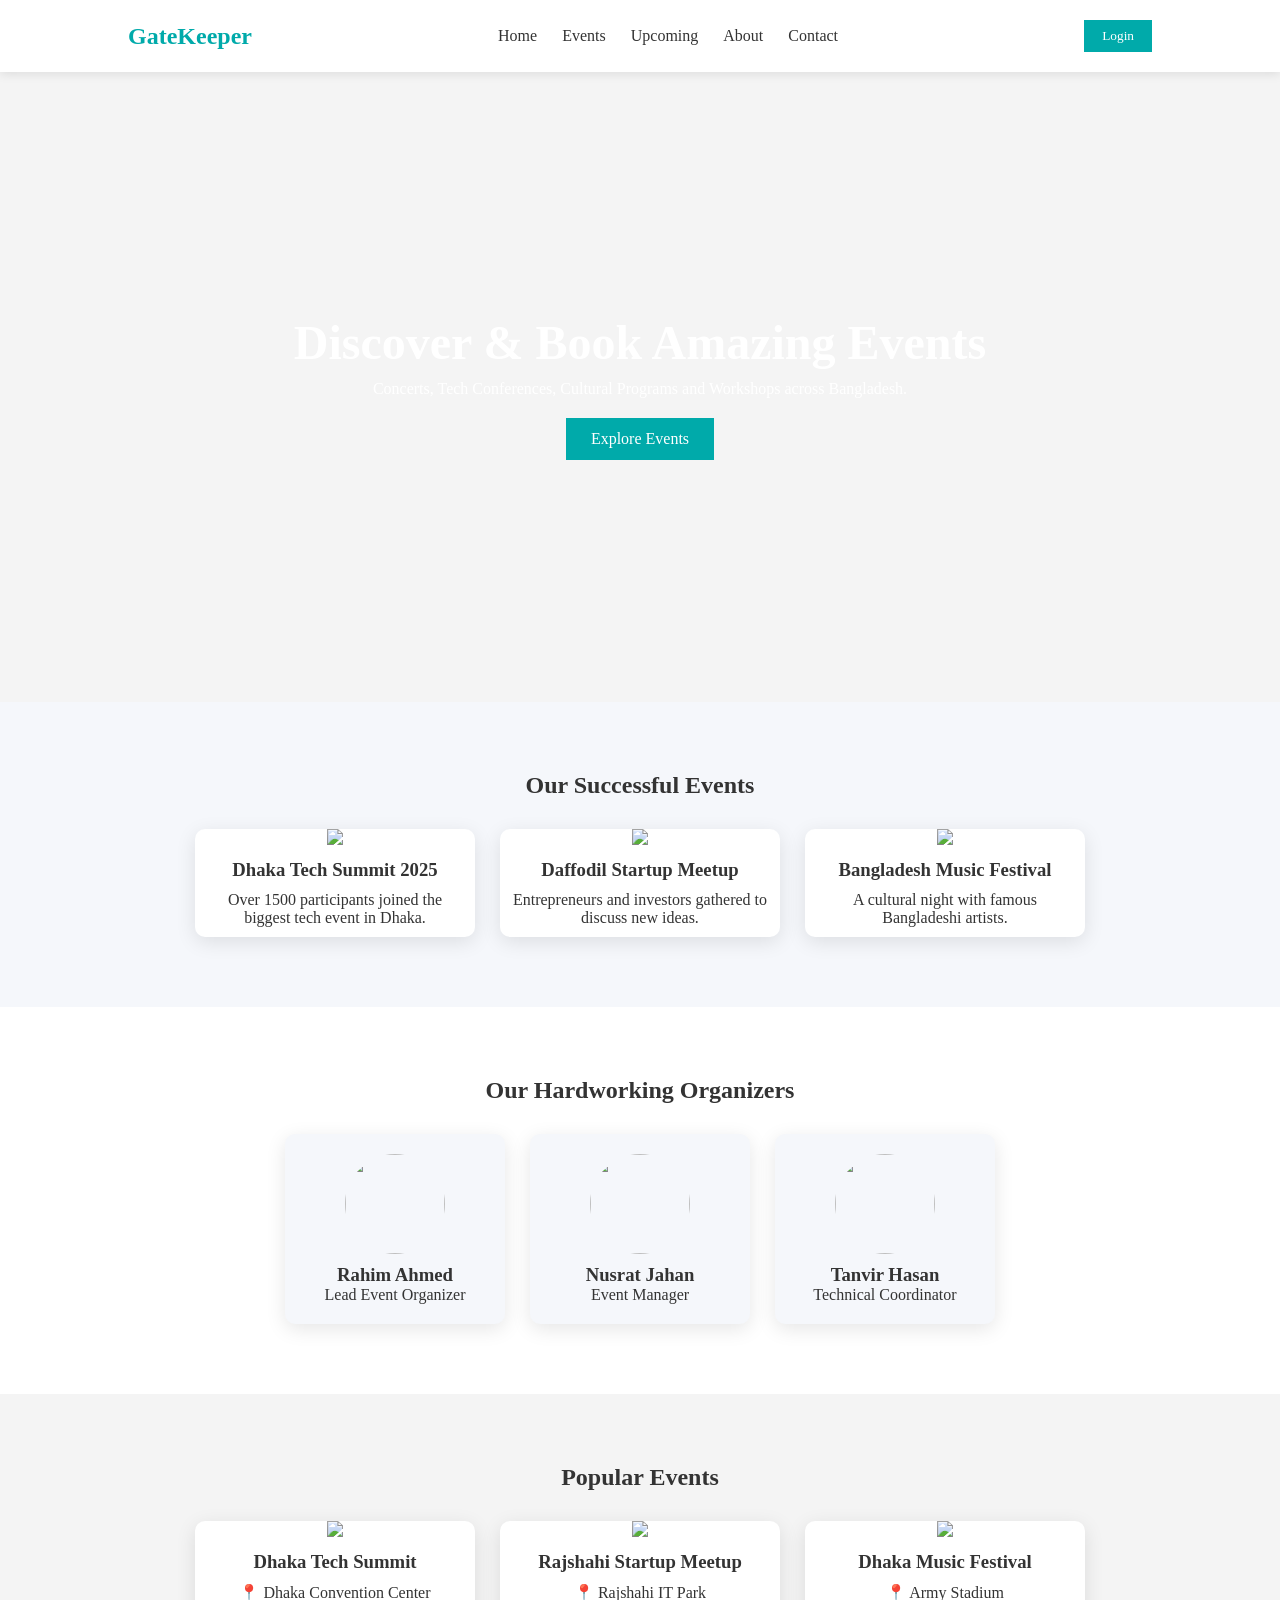
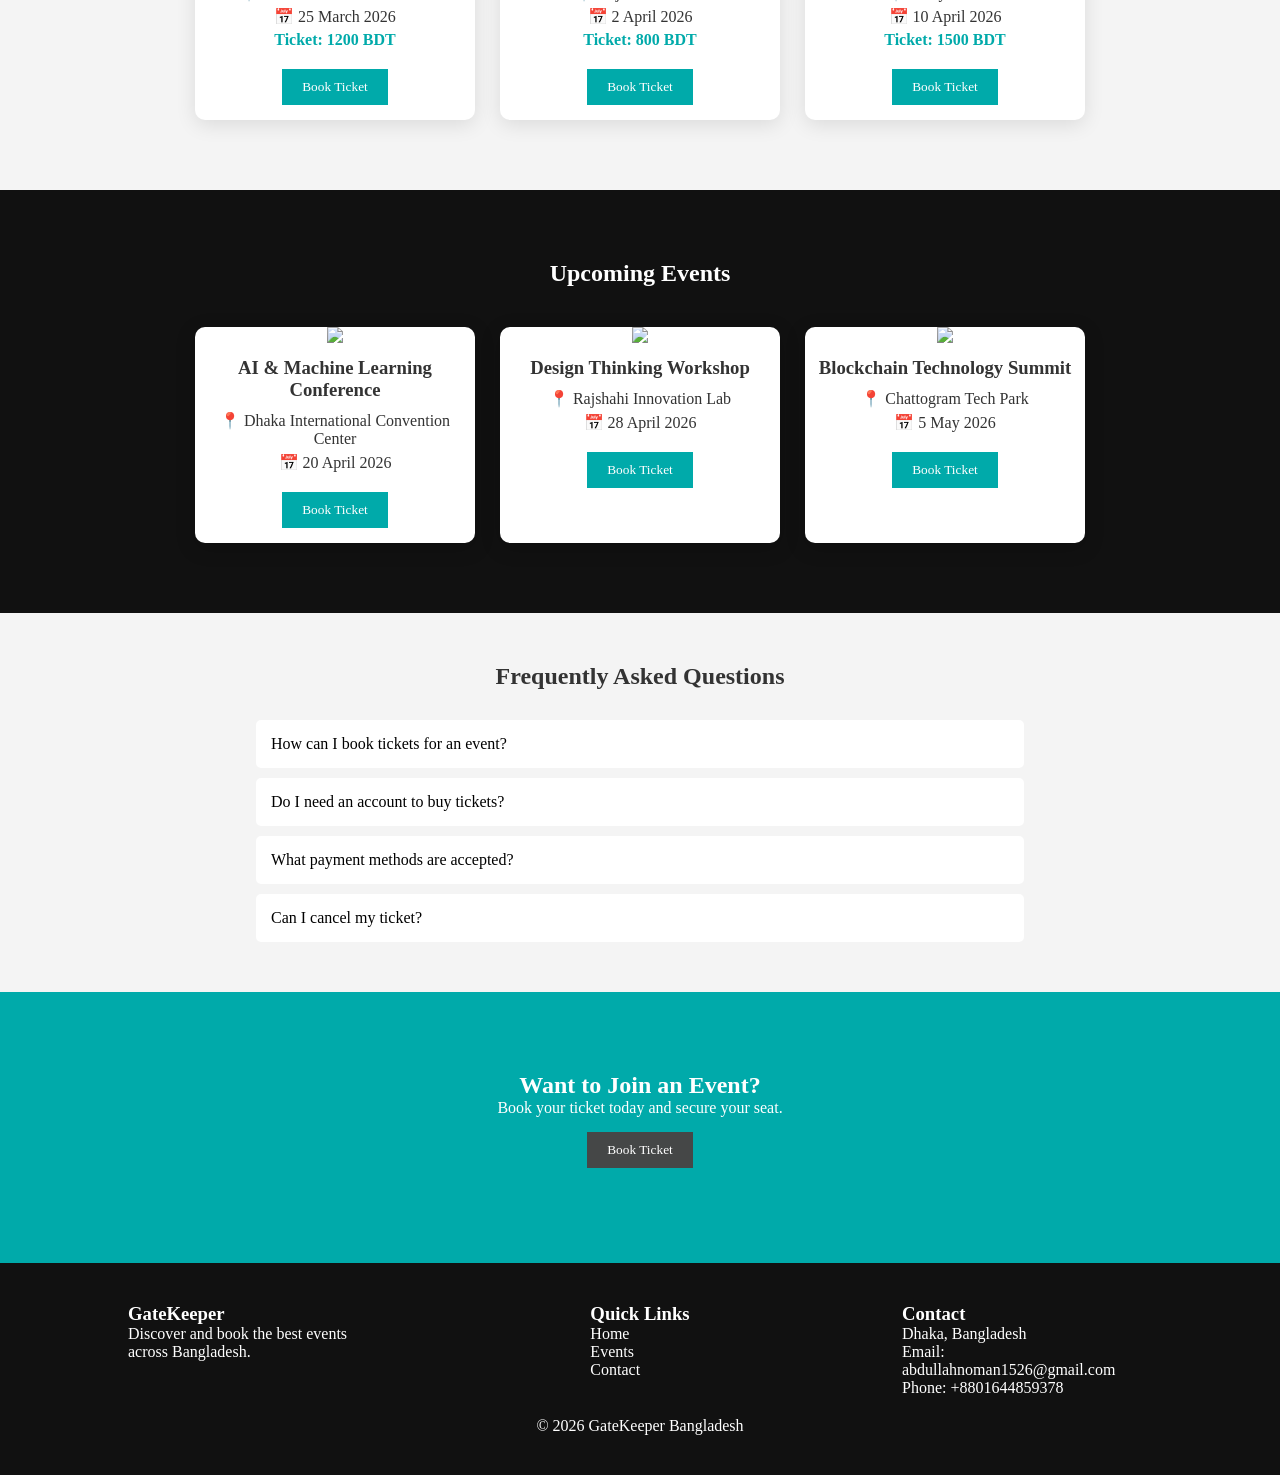
==== commit d442b9ab: "update all" ====
--- a/index.html
+++ b/index.html
@@ -339,7 +339,7 @@
 
 <div class="footer-col">
 
-<h3>EventHub</h3>
+<h3>GateKeeper</h3>
 
 <p>Discover and book the best events across Bangladesh.</p>
 
